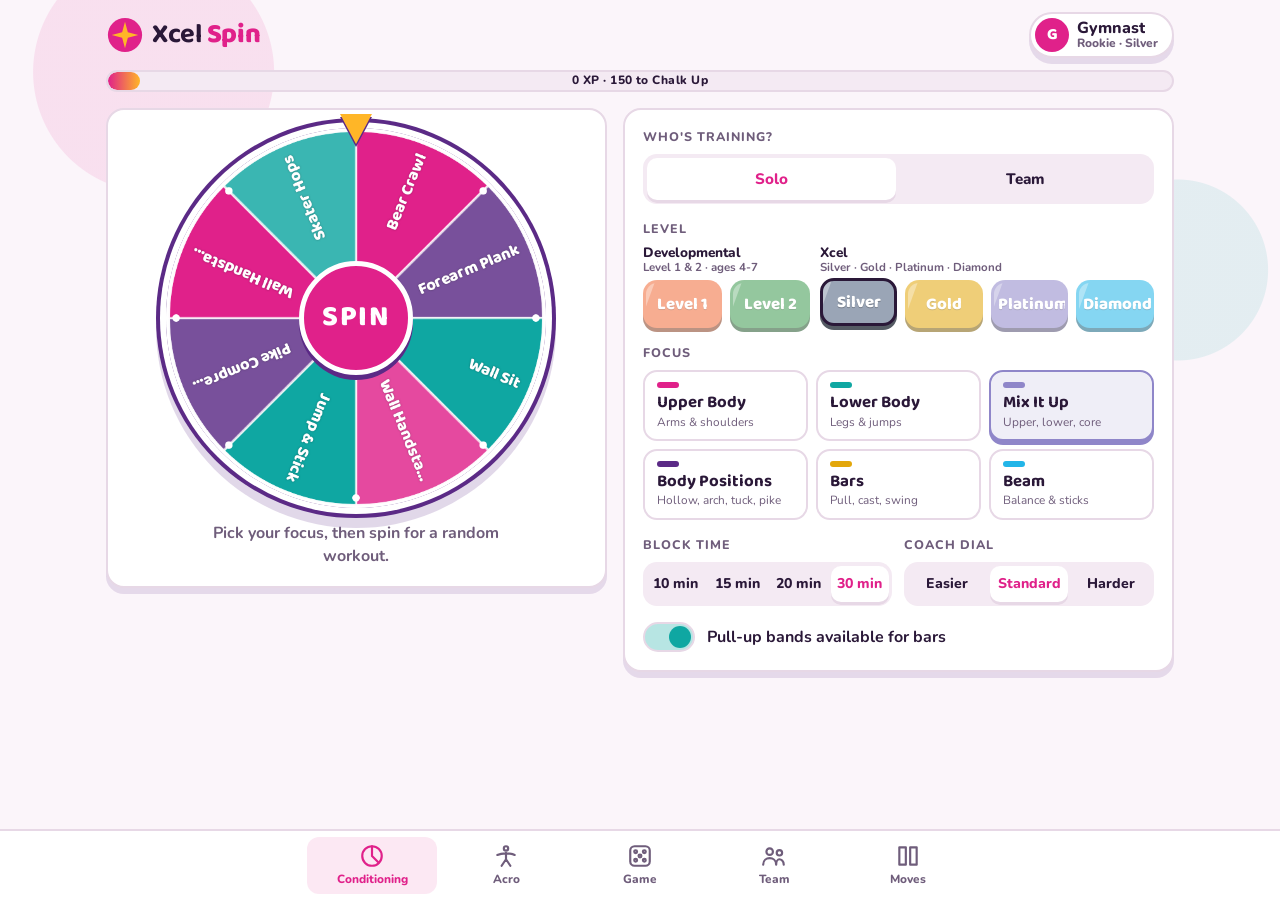
==== index.html @ 93649862 "Add files via upload" ====
<!doctype html>
<html lang="en">
<head>
<meta charset="utf-8">
<meta name="viewport" content="width=device-width, initial-scale=1, viewport-fit=cover">
<title>Xcel Spin</title>
<!-- PWA:START -->
<meta name="description" content="Gamified Xcel gymnastics conditioning randomizer for athletes and coaches.">
<meta name="theme-color" content="#E0218A">
<meta name="apple-mobile-web-app-capable" content="yes">
<meta name="mobile-web-app-capable" content="yes">
<meta name="apple-mobile-web-app-status-bar-style" content="default">
<meta name="apple-mobile-web-app-title" content="Xcel Spin">
<link rel="manifest" href="manifest.webmanifest">
<link rel="apple-touch-icon" href="icons/apple-touch-icon.png">
<link rel="icon" type="image/png" href="icons/icon-192.png">
<!-- PWA:END -->
<link rel="preconnect" href="https://fonts.googleapis.com">
<link rel="preconnect" href="https://fonts.gstatic.com" crossorigin>
<link rel="stylesheet" href="https://fonts.googleapis.com/css2?family=Baloo+2:wght@600;700;800&family=Nunito:wght@500;700;800&display=swap">
<link rel="stylesheet" href="css/app.css">

</head>
<body>
<div class="app">
  <header class="top">
    <div class="brand">
      <span class="logo" aria-hidden="true"><svg viewBox="0 0 40 40"><circle cx="20" cy="20" r="18" fill="var(--magenta)"/><path d="M20 6 L23 17 L34 20 L23 23 L20 34 L17 23 L6 20 L17 17Z" fill="var(--sun)"/></svg></span>
      <span class="brand-name">Xcel <b>Spin</b></span>
    </div>
    <button class="athlete-pill" id="athletePill" type="button" aria-label="Switch athlete">
      <span class="avatar" id="pillAvatar"></span>
      <span class="pill-text"><span id="pillName">Gymnast</span><small id="pillRank">Rookie</small></span>
    </button>
  </header>

  <div class="xpbar" aria-label="Experience points"><div class="xpfill" id="xpFill"></div><span id="xpText">0 XP</span></div>

  <main id="views">
    <!-- SPIN (conditioning) -->
    <section class="view" id="view-spin" data-view="spin">
      <div class="setup-grid">
        <div class="panel wheel-panel">
          <div class="wheel-wrap">
            <div class="pointer" aria-hidden="true"></div>
            <canvas class="wheel" id="wheelSpin" width="600" height="600" aria-hidden="true"></canvas>
            <button class="spin-btn" id="spinBtn" type="button">SPIN</button>
          </div>
          <p class="hint" id="spinHint">Pick your focus, then spin for a random workout.</p>
        </div>

        <div class="panel controls">
          <div class="field">
            <span class="label">Who's training?</span>
            <div class="seg" role="radiogroup" id="modeSeg">
              <button type="button" data-mode="solo" class="on">Solo</button>
              <button type="button" data-mode="team">Team</button>
            </div>
            <div class="seg small-seg" id="programSeg" hidden>
              <button type="button" data-prog="xcel">Xcel group</button>
              <button type="button" data-prog="dev">Developmental group</button>
            </div>
            <p class="small" id="teamNote" hidden></p>
          </div>

          <div class="field" id="levelField">
            <span class="label">Level</span>
            <div class="level-groups" id="levelPick"></div>
          </div>

          <div class="field">
            <span class="label">Focus</span>
            <div class="focus-grid" id="focusSpin"></div>
          </div>

          <div class="row2">
            <div class="field">
              <span class="label">Block time</span>
              <div class="seg small-seg" id="countSeg"></div>
            </div>
            <div class="field">
              <span class="label">Coach dial</span>
              <div class="seg small-seg" id="scaleSeg"></div>
            </div>
          </div>

          <label class="toggle" for="bandToggle">
            <input type="checkbox" id="bandToggle">
            <span class="track"><span class="knob"></span></span>
            <span>Pull-up bands available for bars</span>
          </label>
          <button type="button" class="btn big phone-spin" data-spin="spin">Spin the wheel</button>
        </div>
      </div>
    </section>

    <!-- ACRO & TUMBLING -->
    <section class="view" id="view-acro" data-view="acro" hidden>
      <div class="setup-grid">
        <div class="panel wheel-panel">
          <div class="wheel-wrap">
            <div class="pointer" aria-hidden="true"></div>
            <canvas class="wheel" id="wheelAcro" width="600" height="600" aria-hidden="true"></canvas>
            <button class="spin-btn alt" id="spinAcroBtn" type="button">SPIN</button>
          </div>
          <p class="hint">Acro and tumbling drills. Partner moves need a buddy and a coach nearby.</p>
        </div>
        <div class="panel controls">
          <div class="field">
            <span class="label">Acro focus</span>
            <div class="focus-grid" id="focusAcro"></div>
          </div>
          <div class="callout">
            <strong>Safety first</strong>
            <p>Moves marked <span class="tag warn">Coach spot</span> are done only with a coach watching, on mats. Skills above an athlete's level are left out automatically.</p>
          </div>
          <p class="small">Uses the same athlete or group, block time and coach dial as the Conditioning tab.</p>
          <button type="button" class="btn big phone-spin" data-spin="acro">Spin the wheel</button>
        </div>
      </div>
    </section>

    <!-- BOARD GAME -->
    <section class="view" id="view-game" data-view="game" hidden>
      <div class="game-setup">
        <div class="panel game-hero">
          <div class="hero-text">
            <p class="eyebrow">Team head-to-head</p>
            <h2>Road to the Podium</h2>
            <p>Split your group into teams. Each turn a team draws a move card, hops along the board, and takes on a Conditioning, Skill or Chance card. Springboards launch you ahead, foam pits sink you back. First team to the podium wins!</p>
            <button type="button" class="btn big" id="gResume" hidden>Resume game</button>
          </div>
          <svg class="hero-board" viewBox="0 0 220 130" aria-hidden="true">
            <path d="M20 110 H200 V70 H20 V30 H190" fill="none" stroke="var(--line)" stroke-width="18" stroke-linecap="round" stroke-linejoin="round"/>
            <g><rect x="12" y="102" width="16" height="16" rx="4" fill="var(--magenta)"/><rect x="52" y="102" width="16" height="16" rx="4" fill="var(--aqua)"/><rect x="92" y="102" width="16" height="16" rx="4" fill="var(--sun)"/><rect x="132" y="102" width="16" height="16" rx="4" fill="var(--magenta)"/><rect x="172" y="102" width="16" height="16" rx="4" fill="var(--aqua)"/>
            <rect x="152" y="62" width="16" height="16" rx="4" fill="var(--sun)"/><rect x="112" y="62" width="16" height="16" rx="4" fill="var(--magenta)"/><rect x="72" y="62" width="16" height="16" rx="4" fill="var(--aqua)"/><rect x="32" y="62" width="16" height="16" rx="4" fill="var(--magenta)"/>
            <rect x="62" y="22" width="16" height="16" rx="4" fill="var(--aqua)"/><rect x="102" y="22" width="16" height="16" rx="4" fill="var(--sun)"/><rect x="142" y="22" width="16" height="16" rx="4" fill="var(--magenta)"/></g>
            <path d="M178 14 h24 v20 h-24z M170 22 h8 v12 h-8z M202 26 h8 v8 h-8z" fill="var(--gold)"/>
            <circle cx="60" cy="110" r="7" fill="var(--plum)" stroke="#fff" stroke-width="2"/><circle cx="140" cy="70" r="7" fill="var(--diamond)" stroke="#fff" stroke-width="2"/>
          </svg>
        </div>
        <div class="setup-grid">
          <div class="panel controls">
            <div class="field"><span class="label">Group</span>
              <div class="seg small-seg" id="gProg"><button type="button" data-v="xcel">Xcel group</button><button type="button" data-v="dev">Developmental group</button></div>
              <p class="small" id="gGroupNote"></p></div>
            <div class="field"><span class="label">Teams</span><div class="seg small-seg" id="gTeamsSeg"></div></div>
            <div class="row2">
              <div class="field"><span class="label">Board</span><div class="seg small-seg" id="gLenSeg"></div></div>
              <div class="field"><span class="label">Game clock</span><div class="seg small-seg" id="gTimeSeg"></div></div>
            </div>
            <div class="field"><span class="label">Pieces</span><div class="seg small-seg" id="gAutoSeg"></div></div>
            <p class="small">Numbers use each athlete's level and the coach dial from the Conditioning tab.</p>
          </div>
          <div class="panel">
            <div class="teams-head"><h2>Teams</h2><button type="button" class="btn ghost small" id="gShuffle">Shuffle fair teams</button></div>
            <p class="small">Teams are split so each one gets a fair mix of levels. Tap an athlete to move them to the next team. Tap a team name to rename it.</p>
            <div class="team-cols" id="gTeams"></div>
            <button type="button" class="btn big wide" id="gStart">Start the game</button>
          </div>
        </div>
      </div>
    </section>

    <!-- TEAM -->
    <section class="view" id="view-team" data-view="team" hidden>
      <div class="team-grid">
        <div class="panel">
          <h2>Roster</h2>
          <form class="add-form" id="addForm" autocomplete="off">
            <input id="newName" type="text" maxlength="400" placeholder="Name, or paste a list: Ava, Mia, Zoe" aria-label="Athlete names" required>
            <select id="newLevel" aria-label="Level"></select>
            <button type="submit" class="btn">Add</button>
          </form>
          <div id="roster"></div>
          <p class="small">Tap a name to train solo. Check the boxes to choose who is in each group (up to 20). Developmental and Xcel athletes always train in separate groups.</p>
        </div>
        <div class="panel">
          <h2>Leaderboard</h2>
          <ol class="board" id="board"></ol>
          <h2 class="mt">Badges <small id="badgeOwner"></small></h2>
          <div class="badges" id="badges"></div>
        </div>
      </div>
    </section>

    <!-- LIBRARY -->
    <section class="view" id="view-library" data-view="library" hidden>
      <div class="panel lib-head">
        <input id="libSearch" type="search" placeholder="Search moves, like hollow or kip" aria-label="Search moves">
        <div class="chips" id="libCats"></div>
        <div class="level-groups" id="libLevel"></div>
      </div>
      <div class="lib-list" id="libList"></div>
    </section>
  </main>

  <nav class="tabs" aria-label="Sections">
    <a href="#spin" data-tab="spin" class="on"><svg viewBox="0 0 24 24"><circle cx="12" cy="12" r="9"/><path d="M12 3v9l6 6"/></svg><span>Conditioning</span></a>
    <a href="#acro" data-tab="acro"><svg viewBox="0 0 24 24"><circle cx="12" cy="5" r="2"/><path d="M4 11c4-2 12-2 16 0M12 9v6l-4 6M12 15l4 6"/></svg><span>Acro</span></a>
    <a href="#game" data-tab="game"><svg viewBox="0 0 24 24"><rect x="3" y="3" width="18" height="18" rx="4"/><circle cx="8" cy="8" r="1.3"/><circle cx="16" cy="16" r="1.3"/><circle cx="12" cy="12" r="1.3"/><circle cx="16" cy="8" r="1.3"/><circle cx="8" cy="16" r="1.3"/></svg><span>Game</span></a>
    <a href="#team" data-tab="team"><svg viewBox="0 0 24 24"><circle cx="8" cy="8" r="3"/><circle cx="17" cy="9" r="2.5"/><path d="M2 20c0-4 3-6 6-6s6 2 6 6M14 20c0-3 1.5-5 3-5s4 1.5 4 5"/></svg><span>Team</span></a>
    <a href="#library" data-tab="library"><svg viewBox="0 0 24 24"><path d="M4 4h6v16H4zM14 4h6v16h-6z"/></svg><span>Moves</span></a>
  </nav>
</div>

<!-- DRAW SHEET -->
<div class="sheet" id="drawSheet" hidden>
  <div class="sheet-card">
    <h2 id="drawTitle">Your draw</h2>
    <p class="small" id="drawSub"></p>
    <ol class="draw-list" id="drawList"></ol>
    <div class="sheet-actions">
      <button class="btn ghost" id="drawAgain" type="button">Spin again</button>
      <button class="btn big" id="drawGo" type="button">Let's go</button>
    </div>
  </div>
</div>

<!-- PLAYER -->
<div class="player" id="player" hidden>
  <div class="player-top">
    <button class="icon-btn" id="quitBtn" type="button" aria-label="End workout">✕</button>
    <div class="ptop-mid"><div class="block-clock" id="blockClock">30:00</div><div class="dots" id="dots"></div></div>
    <button class="icon-btn" id="muteBtn" type="button" aria-label="Sound on">♪</button>
  </div>
  <div class="quit-confirm" id="quitConfirm" hidden>
    <span>End this workout? Finished moves keep their XP.</span>
    <button class="btn small" id="quitYes" type="button">End</button>
    <button class="btn ghost small" id="quitNo" type="button">Keep going</button>
  </div>
  <article class="move-card" id="moveCard">
    <div class="move-meta">
      <span class="cat-tag" id="pCat"></span>
      <span class="gold-tag" id="pGolden" hidden>Golden card · 2x XP</span>
    </div>
    <h1 id="pName"></h1>
    <div class="target" id="pTarget"></div>
    <div class="team-checks" id="pTeam" hidden></div>
    <div class="timer" id="pTimer" hidden>
      <svg viewBox="0 0 120 120"><circle class="ring-bg" cx="60" cy="60" r="52"/><circle class="ring" id="ring" cx="60" cy="60" r="52"/></svg>
      <button type="button" id="timerBtn" class="timer-btn">Start</button>
    </div>
    <div class="how">
      <div class="kid-note" id="pKid" hidden><h3>Say it to little gymnasts</h3><p id="pKidText"></p></div>
      <h3>How to do it</h3>
      <p id="pHow"></p>
      <h3>Coach cue</h3>
      <p id="pCue"></p>
      <div class="band-note" id="pBand" hidden><strong>Band option</strong><p id="pBandText"></p></div>
      <div class="safety-note" id="pSafety" hidden>Coach spot required. Use mats.</div>
    </div>
  </article>
  <div class="player-actions">
    <button class="btn ghost" id="swapBtn" type="button">Swap <span id="swapLeft"></span></button>
    <button class="btn big done" id="doneBtn" type="button">Done!</button>
  </div>
</div>

<!-- FINISH -->
<div class="sheet" id="finishSheet" hidden>
  <canvas id="confetti" aria-hidden="true"></canvas>
  <div class="sheet-card finish">
    <p class="eyebrow">Workout complete</p>
    <h2 id="finishTitle">You stuck it!</h2>
    <div class="finish-xp" id="finishXp"></div>
    <div class="finish-list" id="finishList"></div>
    <div class="sheet-actions">
      <button class="btn big" id="finishOk" type="button">Back to spin</button>
    </div>
  </div>
</div>

<!-- ATHLETE PICKER -->
<div class="sheet" id="pickSheet" hidden>
  <div class="sheet-card">
    <h2>Who's training?</h2>
    <ul class="roster pick" id="pickList"></ul>
    <div class="sheet-actions"><button class="btn ghost" id="pickClose" type="button">Close</button></div>
  </div>
</div>

<!-- BOARD GAME PLAY -->
<div class="game" id="game" hidden>
  <div class="game-top">
    <button class="icon-btn" id="gQuit" type="button" aria-label="Pause or end game">✕</button>
    <div class="game-title"><b>Road to the Podium</b><span id="gClock"></span></div>
    <button class="icon-btn" id="gMute" type="button" aria-label="Sound">♪</button>
  </div>
  <div class="quit-confirm" id="gQuitConfirm" hidden>
    <span>Pause or end the game?</span>
    <button class="btn ghost small" id="gPause" type="button">Save & exit</button>
    <button class="btn small" id="gEnd" type="button">End & crown winner</button>
    <button class="btn ghost small" id="gKeep" type="button">Keep playing</button>
  </div>
  <div class="game-body">
    <div class="board-wrap"><svg id="gBoard" role="img" aria-label="Game board"></svg></div>
    <div class="game-side">
      <div class="turn-card" id="gTurn"></div>
      <div class="scoreboard" id="gScore"></div>
      <div class="legend">
        <span><i style="background:var(--magenta)"></i>Conditioning</span>
        <span><i style="background:var(--aqua)"></i>Skill</span>
        <span><i style="background:var(--sun)"></i>Chance</span>
        <span><i class="spring"></i>Springboard</span>
        <span><i class="pit"></i>Foam pit</span>
      </div>
    </div>
  </div>
</div>
<div class="sheet" id="gCardSheet" hidden><div class="sheet-card game-card" id="gCard"></div></div>
<div class="sheet" id="gOverSheet" hidden>
  <canvas id="gConfetti" aria-hidden="true"></canvas>
  <div class="sheet-card finish" id="gOver"></div>
</div>

<div class="toast" id="toast" role="status" aria-live="polite"></div>

<script src="js/data.js"></script>
<script src="js/app.js"></script>
<script src="js/game.js"></script>
</body>
</html>
---- css/app.css ----
/* Layout: one-screen app; wheel + controls side by side on iPad, stacked on phone; bottom tab bar. */
:root{
  --chalk:#FBF5FA; --surface:#FFFFFF; --surface2:#F4EAF3; --ink:#2A1838; --muted:#6F5D7B; --line:#E7D8E6;
  --magenta:#E0218A; --magenta-ink:#FFFFFF; --aqua:#0FA7A2; --sun:#FFB627; --plum:#5B2A86; --danger:#D7263D;
  --level1:#F26B38; --level2:#3E9B4F; --silver:#9AA5B6; --gold:#E3A70B; --platinum:#8F86C9; --diamond:#22B5E8;
  --shadow:0 6px 0 rgba(91,42,134,.14);
  --f-display:"Baloo 2","Trebuchet MS",system-ui,sans-serif;
  --f-body:"Nunito",system-ui,-apple-system,"Segoe UI",sans-serif;
  --r:18px;
}
@media (prefers-color-scheme: dark){ :root:not([data-theme="light"]){
  --chalk:#170E20; --surface:#241632; --surface2:#2F1F40; --ink:#F7EEF9; --muted:#BFAACB; --line:#3D2A50;
  --magenta:#FF4FA8; --magenta-ink:#2A0A1C; --aqua:#3ED6CF; --sun:#FFC34D; --plum:#C9A3F0; --danger:#FF6B7D;
  --level1:#FF8A5C; --level2:#5CC26F; --silver:#B9C2D0; --gold:#F5C230; --platinum:#B3A9EC; --diamond:#5ACBF2;
  --shadow:0 6px 0 rgba(0,0,0,.35); color-scheme:dark; } }
:root[data-theme="dark"]{
  --chalk:#170E20; --surface:#241632; --surface2:#2F1F40; --ink:#F7EEF9; --muted:#BFAACB; --line:#3D2A50;
  --magenta:#FF4FA8; --magenta-ink:#2A0A1C; --aqua:#3ED6CF; --sun:#FFC34D; --plum:#C9A3F0; --danger:#FF6B7D;
  --level1:#FF8A5C; --level2:#5CC26F; --silver:#B9C2D0; --gold:#F5C230; --platinum:#B3A9EC; --diamond:#5ACBF2;
  --shadow:0 6px 0 rgba(0,0,0,.35); color-scheme:dark; }

*{box-sizing:border-box}
[hidden]{display:none!important}
html,body{height:100%}
body{margin:0;background:var(--chalk);color:var(--ink);font-family:var(--f-body);font-size:16px;line-height:1.45;
  -webkit-tap-highlight-color:transparent;
  background-image:radial-gradient(circle at 12% 8%, color-mix(in srgb,var(--magenta) 10%,transparent) 0 120px,transparent 121px),
                   radial-gradient(circle at 92% 30%, color-mix(in srgb,var(--aqua) 10%,transparent) 0 90px,transparent 91px);
  background-attachment:fixed;}
button,input,select{font:inherit;color:inherit}
button{cursor:pointer}
:focus-visible{outline:3px solid var(--aqua);outline-offset:2px}
h1,h2,h3{font-family:var(--f-display);line-height:1.1;margin:0;text-wrap:balance}
h2{font-size:1.45rem}
h2 small{font-family:var(--f-body);font-size:.85rem;color:var(--muted);font-weight:700}
.mt{margin-top:22px}
.small{font-size:.88rem;color:var(--muted);margin:6px 0 0}

.app{max-width:1100px;margin:0 auto;padding-left:max(16px,env(safe-area-inset-left,0px));padding-right:max(16px,env(safe-area-inset-right,0px));padding-block:12px calc(96px + env(safe-area-inset-bottom,0px))}

/* header */
.top{display:flex;align-items:center;justify-content:space-between;gap:12px}
.brand{display:flex;align-items:center;gap:8px}
.logo svg{width:38px;height:38px;display:block}
.brand-name{font-family:var(--f-display);font-size:1.7rem;font-weight:700;letter-spacing:-.01em}
.brand-name b{color:var(--magenta);font-weight:800}
.athlete-pill{display:flex;align-items:center;gap:8px;background:var(--surface);border:2px solid var(--line);border-radius:999px;padding:4px 14px 4px 4px;box-shadow:var(--shadow);min-width:0}
.pill-text{display:flex;flex-direction:column;align-items:flex-start;line-height:1.1;font-weight:800;min-width:0}
.pill-text span{max-width:120px;overflow:hidden;text-overflow:ellipsis;white-space:nowrap}
.pill-text small{color:var(--muted);font-size:.75rem}
.avatar{width:34px;height:34px;border-radius:50%;display:grid;place-items:center;font-family:var(--f-display);font-weight:800;color:#fff;flex:none;font-size:1rem}

.xpbar{position:relative;height:22px;background:var(--surface2);border-radius:999px;margin:12px 0 16px;overflow:hidden;border:2px solid var(--line)}
.xpfill{height:100%;width:0;background:linear-gradient(90deg,var(--magenta),var(--sun));border-radius:999px;transition:width .6s cubic-bezier(.2,.9,.3,1.2)}
.xpbar span{position:absolute;inset:0;display:grid;place-items:center;font-size:.75rem;font-weight:800;letter-spacing:.04em}

/* panels */
.panel{background:var(--surface);border:2px solid var(--line);border-radius:var(--r);padding:18px;box-shadow:var(--shadow);min-width:0}
.setup-grid{display:grid;grid-template-columns:minmax(0,1fr) minmax(0,1.1fr);gap:16px;align-items:start}
.team-grid{display:grid;grid-template-columns:1fr 1fr;gap:16px;align-items:start}
@media (max-width:760px){.setup-grid,.team-grid{grid-template-columns:1fr}}

/* wheel */
.wheel-panel{display:flex;flex-direction:column;align-items:center;gap:10px}
.wheel-wrap{position:relative;width:min(100%,380px);aspect-ratio:1;max-width:100%}
.wheel{width:100%;height:100%;display:block;border-radius:50%;box-shadow:0 0 0 6px var(--surface),0 0 0 10px var(--plum),0 10px 0 10px rgba(91,42,134,.18);transition:transform 3.2s cubic-bezier(.12,.75,.12,1)}
.pointer{position:absolute;top:-14px;left:50%;transform:translateX(-50%);width:0;height:0;border-left:16px solid transparent;border-right:16px solid transparent;border-top:30px solid var(--sun);z-index:2;filter:drop-shadow(0 3px 0 var(--plum))}
.spin-btn{position:absolute;inset:0;margin:auto;width:30%;height:30%;border-radius:50%;border:5px solid var(--surface);background:var(--magenta);color:var(--magenta-ink);font-family:var(--f-display);font-size:clamp(1.1rem,4.5vw,1.8rem);font-weight:800;letter-spacing:.06em;box-shadow:0 5px 0 var(--plum);transition:transform .12s}
.spin-btn.alt{background:var(--aqua)}
.spin-btn:active{transform:translateY(3px);box-shadow:0 2px 0 var(--plum)}
.spin-btn:disabled{opacity:.8}
.hint{text-align:center;color:var(--muted);font-weight:700;margin:4px 0 0;max-width:34ch}

/* controls */
.controls{display:flex;flex-direction:column;gap:16px}
.field{display:flex;flex-direction:column;gap:8px;min-width:0}
.label{font-size:.78rem;font-weight:800;text-transform:uppercase;letter-spacing:.08em;color:var(--muted)}
.row2{display:grid;grid-template-columns:1fr 1fr;gap:12px}
@media (max-width:420px){.row2{grid-template-columns:1fr}}
.seg{display:flex;background:var(--surface2);border-radius:14px;padding:4px;gap:4px}
.seg button{flex:1;border:0;background:transparent;padding:10px 6px;border-radius:10px;font-weight:800;font-size:.95rem}
.seg button.on{background:var(--surface);box-shadow:0 3px 0 var(--line);color:var(--magenta)}
.small-seg button{padding:8px 4px;font-size:.88rem}

.levels{display:grid;grid-template-columns:repeat(4,1fr);gap:8px}
.lvl{border:3px solid transparent;border-radius:14px;padding:10px 4px 8px;font-family:var(--f-display);font-weight:800;font-size:1.05rem;color:#fff;background:var(--c);box-shadow:0 4px 0 color-mix(in srgb,var(--c) 55%,#000);position:relative;overflow:hidden;text-shadow:0 1px 0 rgba(0,0,0,.25)}
.lvl::after{content:"";position:absolute;top:-30%;left:-40%;width:40%;height:160%;background:rgba(255,255,255,.35);transform:rotate(20deg)}
.lvl.on{border-color:var(--ink);transform:translateY(-2px)}
.lvl:not(.on){opacity:.55}
.levels.compact .lvl{padding:6px 2px;font-size:.9rem}
@media (max-width:480px){.lvl{font-size:.82rem;padding:9px 2px 7px;letter-spacing:-.01em}.levels{gap:6px}}
.lv-level1{--c:var(--level1)} .lv-level2{--c:var(--level2)} .lv-silver{--c:var(--silver)} .lv-gold{--c:var(--gold)} .lv-platinum{--c:var(--platinum)} .lv-diamond{--c:var(--diamond)}

.focus-grid{display:grid;grid-template-columns:repeat(3,1fr);gap:8px}
@media (max-width:420px){.focus-grid{grid-template-columns:repeat(2,1fr)}}
.focus{display:flex;flex-direction:column;align-items:flex-start;gap:2px;text-align:left;border:2px solid var(--line);background:var(--surface);border-radius:14px;padding:10px 12px;min-width:0}
.focus b{font-family:var(--f-display);font-size:1.05rem;line-height:1.1}
.focus small{font-size:.74rem;color:var(--muted);line-height:1.2}
.focus i{display:block;width:22px;height:6px;border-radius:3px;background:var(--fc);margin-bottom:4px}
.focus.on{border-color:var(--fc);background:color-mix(in srgb,var(--fc) 14%,var(--surface));box-shadow:0 4px 0 var(--fc)}

.toggle{display:flex;align-items:center;gap:12px;font-weight:700;cursor:pointer}
.toggle input{position:absolute;opacity:0;pointer-events:none}
.track{width:52px;height:30px;border-radius:999px;background:var(--surface2);border:2px solid var(--line);position:relative;flex:none;transition:background .2s}
.knob{position:absolute;top:2px;left:2px;width:22px;height:22px;border-radius:50%;background:var(--muted);transition:transform .2s,background .2s}
.toggle input:checked+.track{background:color-mix(in srgb,var(--aqua) 30%,var(--surface))}
.toggle input:checked+.track .knob{transform:translateX(22px);background:var(--aqua)}
.toggle input:focus-visible+.track{outline:3px solid var(--aqua);outline-offset:2px}

.callout{background:color-mix(in srgb,var(--sun) 16%,var(--surface));border:2px dashed var(--sun);border-radius:14px;padding:12px 14px}
.callout p{margin:4px 0 0;font-size:.92rem}
.tag{display:inline-block;font-size:.72rem;font-weight:800;padding:2px 8px;border-radius:999px;background:var(--surface2);color:var(--muted);text-transform:uppercase;letter-spacing:.04em;white-space:nowrap}
.tag.warn{background:var(--danger);color:#fff}
.tag.band{background:var(--aqua);color:#fff}
.tag.pair{background:var(--plum);color:var(--surface)}

/* buttons */
.btn{border:0;border-radius:14px;padding:12px 18px;background:var(--magenta);color:var(--magenta-ink);font-weight:800;box-shadow:0 4px 0 var(--plum);font-size:1rem}
.btn:active{transform:translateY(2px);box-shadow:0 2px 0 var(--plum)}
.btn.ghost{background:var(--surface2);color:var(--ink);box-shadow:0 4px 0 var(--line)}
.btn.big{font-family:var(--f-display);font-size:1.3rem;padding:12px 26px}
.btn.small{padding:7px 12px;font-size:.88rem}
.btn:disabled{opacity:.45;cursor:not-allowed}

/* tabs */
.tabs{position:fixed;left:0;right:0;bottom:0;z-index:20;display:flex;justify-content:center;gap:4px;background:var(--surface);border-top:2px solid var(--line);
  padding:6px max(10px,env(safe-area-inset-right,0px)) calc(6px + env(safe-area-inset-bottom,0px)) max(10px,env(safe-area-inset-left,0px))}
.tabs a{flex:1;max-width:160px;display:flex;flex-direction:column;align-items:center;gap:2px;padding:6px 4px;border-radius:12px;color:var(--muted);text-decoration:none;font-weight:800;font-size:.74rem}
.tabs svg{width:26px;height:26px;fill:none;stroke:currentColor;stroke-width:2;stroke-linecap:round;stroke-linejoin:round}
.tabs a.on{color:var(--magenta);background:color-mix(in srgb,var(--magenta) 10%,transparent)}

/* team */
.add-form{display:flex;gap:8px;margin:12px 0;flex-wrap:wrap}
.add-form input{flex:1 1 140px;min-width:0}
.add-form input,.add-form select,.lib-head input{border:2px solid var(--line);background:var(--chalk);border-radius:12px;padding:10px 12px;font-weight:700}
.roster{list-style:none;margin:0;padding:0;display:flex;flex-direction:column;gap:8px}
.roster li{display:flex;align-items:center;gap:10px;padding:8px 10px;border:2px solid var(--line);border-radius:14px;background:var(--surface)}
.roster li.active{border-color:var(--magenta);background:color-mix(in srgb,var(--magenta) 8%,var(--surface))}
.roster .who{flex:1;min-width:0;background:none;border:0;text-align:left;padding:0;display:flex;align-items:center;gap:10px}
.roster .who span{display:flex;flex-direction:column;min-width:0}
.roster .who b{overflow:hidden;text-overflow:ellipsis;white-space:nowrap}
.roster .who small{color:var(--muted);font-weight:700}
.roster input[type=checkbox]{width:22px;height:22px;accent-color:var(--magenta)}
.roster select{border:2px solid var(--line);background:var(--chalk);border-radius:10px;padding:4px;font-weight:700;font-size:.85rem}
.rm{border:0;background:transparent;color:var(--muted);font-size:1.1rem;padding:4px 6px;border-radius:8px}
.rm.confirm{background:var(--danger);color:#fff;font-size:.78rem;font-weight:800}
.board{list-style:none;margin:12px 0 0;padding:0;display:flex;flex-direction:column;gap:6px;counter-reset:b}
.board li{display:flex;align-items:center;gap:10px;padding:8px 10px;border-radius:12px;background:var(--surface2);counter-increment:b}
.board .nm{flex:1;font-weight:800;min-width:0;overflow:hidden;text-overflow:ellipsis;white-space:nowrap}
.board .xp{font-variant-numeric:tabular-nums;font-weight:800;color:var(--magenta)}
.badges{display:grid;grid-template-columns:repeat(auto-fill,minmax(130px,1fr));gap:8px;margin-top:10px}
.badge{display:flex;gap:8px;align-items:center;padding:8px;border-radius:12px;border:2px dashed var(--line);opacity:.5}
.badge.got{opacity:1;border-style:solid;border-color:var(--sun);background:color-mix(in srgb,var(--sun) 12%,var(--surface))}
.badge .medal{width:30px;height:30px;flex:none}
.badge b{display:block;font-size:.85rem;line-height:1.1}
.badge small{font-size:.7rem;color:var(--muted);line-height:1.15;display:block}

/* library */
.lib-head{display:flex;flex-direction:column;gap:10px;margin-bottom:14px}
.chips{display:flex;gap:6px;flex-wrap:wrap}
.chip{border:2px solid var(--line);background:var(--surface);border-radius:999px;padding:5px 12px;font-weight:800;font-size:.85rem}
.chip.on{background:var(--ink);color:var(--surface);border-color:var(--ink)}
.lib-list{display:grid;grid-template-columns:repeat(auto-fill,minmax(280px,1fr));gap:12px}
.lib-item{background:var(--surface);border:2px solid var(--line);border-radius:16px;padding:14px;display:flex;flex-direction:column;gap:6px;min-width:0;border-top:6px solid var(--fc)}
.lib-item h3{font-size:1.15rem}
.lib-item .num{font-family:var(--f-display);font-size:1.25rem;font-weight:800;color:var(--magenta)}
.lib-item p{margin:0;font-size:.92rem}
.lib-item .cue{color:var(--muted);font-size:.86rem}
.lib-item .tags{display:flex;gap:6px;flex-wrap:wrap}
.empty{color:var(--muted);font-weight:700;padding:20px;text-align:center}

/* sheets */
.sheet{position:fixed;inset:0;z-index:40;background:rgba(23,14,32,.55);display:flex;align-items:flex-end;justify-content:center;padding:max(12px,env(safe-area-inset-top,0px)) max(12px,env(safe-area-inset-right,0px)) max(12px,env(safe-area-inset-bottom,0px)) max(12px,env(safe-area-inset-left,0px))}
@media (min-width:700px){.sheet{align-items:center}}
.sheet-card{position:relative;z-index:1;background:var(--surface);border-radius:24px;padding:22px;width:min(560px,100%);max-height:100%;overflow:auto;box-shadow:0 10px 0 var(--plum);animation:pop .35s cubic-bezier(.2,.9,.3,1.3)}
@keyframes pop{from{transform:translateY(30px) scale(.96);opacity:.4}}
.sheet-actions{display:flex;gap:10px;justify-content:flex-end;margin-top:16px;flex-wrap:wrap}
.draw-list{list-style:none;padding:0;margin:14px 0 0;display:flex;flex-direction:column;gap:8px}
.draw-list li{display:flex;align-items:center;gap:10px;padding:10px 12px;border-radius:14px;background:var(--surface2);border-left:6px solid var(--fc);animation:deal .4s both}
.draw-list li.golden{background:color-mix(in srgb,var(--sun) 25%,var(--surface));}
.draw-list .n{font-family:var(--f-display);font-weight:800;color:var(--muted);width:22px}
.draw-list .t{flex:1;min-width:0}
.draw-list .t b{display:block;line-height:1.15}
.draw-list .t small{color:var(--muted);font-weight:700}
.draw-list .q{font-family:var(--f-display);font-weight:800;color:var(--magenta);white-space:nowrap;font-variant-numeric:tabular-nums}
@keyframes deal{from{opacity:0;transform:translateX(-24px) rotate(-3deg)}}

/* player */
.player{position:fixed;inset:0;z-index:30;background:var(--chalk);display:flex;flex-direction:column;
  padding:calc(10px + env(safe-area-inset-top,0px)) max(16px,env(safe-area-inset-right,0px)) calc(14px + env(safe-area-inset-bottom,0px)) max(16px,env(safe-area-inset-left,0px))}
.player-top{display:flex;align-items:center;gap:10px;max-width:760px;width:100%;margin:0 auto}
.icon-btn{width:44px;height:44px;border-radius:50%;border:2px solid var(--line);background:var(--surface);font-size:1.1rem;font-weight:800;flex:none}
.icon-btn.off{opacity:.45}
.dots{flex:1;display:flex;gap:5px;justify-content:center;flex-wrap:wrap}
.dots i{width:12px;height:12px;border-radius:50%;background:var(--line)}
.dots i.done{background:var(--aqua)} .dots i.now{background:var(--magenta);transform:scale(1.3)} .dots i.gold{box-shadow:0 0 0 2px var(--sun)}
.quit-confirm{max-width:760px;margin:10px auto 0;width:100%;display:flex;gap:8px;align-items:center;flex-wrap:wrap;background:var(--surface);border:2px solid var(--danger);border-radius:14px;padding:10px 12px;font-weight:700}
.quit-confirm span{flex:1 1 200px}
.move-card{flex:1;overflow:auto;max-width:760px;width:100%;margin:12px auto;background:var(--surface);border:2px solid var(--line);border-radius:24px;padding:20px;box-shadow:var(--shadow);border-top:10px solid var(--fc,var(--magenta));display:flex;flex-direction:column;gap:12px}
.move-card.golden{border-color:var(--sun);border-top-color:var(--sun);background:linear-gradient(160deg,color-mix(in srgb,var(--sun) 18%,var(--surface)),var(--surface) 45%)}
.move-card.enter{animation:flip .45s cubic-bezier(.2,.9,.3,1.2)}
@keyframes flip{from{transform:perspective(800px) rotateY(-70deg);opacity:0}}
.move-meta{display:flex;gap:8px;flex-wrap:wrap;align-items:center}
.cat-tag{background:var(--fc);color:#fff;font-weight:800;font-size:.78rem;padding:4px 10px;border-radius:999px;text-transform:uppercase;letter-spacing:.06em}
.gold-tag{background:var(--sun);color:#3a2500;font-weight:800;font-size:.78rem;padding:4px 10px;border-radius:999px}
.move-card h1{font-size:clamp(2rem,7vw,3.2rem);letter-spacing:-.01em}
.target{display:flex;align-items:baseline;gap:10px;flex-wrap:wrap}
.target .big{font-family:var(--f-display);font-weight:800;font-size:clamp(3rem,13vw,5rem);line-height:.9;color:var(--magenta);font-variant-numeric:tabular-nums}
.target .unit{font-weight:800;font-size:1.1rem;color:var(--muted)}
.target .lvl-chip{font-size:.8rem;font-weight:800;color:#fff;background:var(--c);padding:3px 10px;border-radius:999px}
.team-checks{display:grid;grid-template-columns:repeat(auto-fill,minmax(150px,1fr));gap:8px}
.tcheck{display:flex;align-items:center;gap:8px;padding:8px 10px;border:2px solid var(--line);border-radius:14px;background:var(--surface);text-align:left;min-width:0}
.tcheck .avatar{width:30px;height:30px;font-size:.9rem}
.tcheck span{display:flex;flex-direction:column;line-height:1.15;min-width:0}
.tcheck b{overflow:hidden;text-overflow:ellipsis;white-space:nowrap}
.tcheck small{font-weight:800;color:var(--magenta);font-variant-numeric:tabular-nums}
.tcheck.on{border-color:var(--aqua);background:color-mix(in srgb,var(--aqua) 16%,var(--surface))}
.tcheck.on .avatar::after{content:"✓"}
.tcheck.on .avatar{font-size:0}.tcheck.on .avatar::after{font-size:1rem}
.timer{position:relative;width:150px;height:150px;align-self:center}
.timer svg{width:100%;height:100%;transform:rotate(-90deg)}
.ring-bg{fill:none;stroke:var(--surface2);stroke-width:12}
.ring{fill:none;stroke:var(--aqua);stroke-width:12;stroke-linecap:round;stroke-dasharray:326.7;stroke-dashoffset:0;transition:stroke-dashoffset .25s linear}
.timer-btn{position:absolute;inset:18px;border-radius:50%;border:0;background:transparent;font-family:var(--f-display);font-weight:800;font-size:1.8rem;font-variant-numeric:tabular-nums}
.how h3{font-size:.8rem;font-family:var(--f-body);font-weight:800;text-transform:uppercase;letter-spacing:.08em;color:var(--muted);margin-top:8px}
.how p{margin:4px 0 0;font-size:1.08rem;max-width:62ch}
.band-note{margin-top:12px;background:color-mix(in srgb,var(--aqua) 14%,var(--surface));border:2px solid var(--aqua);border-radius:14px;padding:10px 12px}
.band-note p{margin:2px 0 0;font-size:.98rem}
.safety-note{margin-top:12px;background:var(--danger);color:#fff;border-radius:14px;padding:10px 12px;font-weight:800}
.player-actions{display:flex;gap:10px;max-width:760px;width:100%;margin:0 auto}
.player-actions .done{flex:1;background:var(--aqua);color:#fff;box-shadow:0 5px 0 color-mix(in srgb,var(--aqua) 50%,#000)}

/* finish */
#confetti{position:fixed;inset:0;width:100%;height:100%;pointer-events:none;z-index:0}
.finish{text-align:center}
.eyebrow{text-transform:uppercase;letter-spacing:.12em;font-weight:800;font-size:.8rem;color:var(--aqua);margin:0}
.finish h2{font-size:2.2rem;margin-top:4px}
.finish-xp{font-family:var(--f-display);font-size:3rem;font-weight:800;color:var(--magenta);line-height:1;margin:12px 0}
.finish-list{display:flex;flex-direction:column;gap:6px;text-align:left}
.finish-list div{padding:8px 12px;background:var(--surface2);border-radius:12px;font-weight:700}
.finish-list .newbadge{background:color-mix(in srgb,var(--sun) 25%,var(--surface))}
.finish .sheet-actions{justify-content:center}

.toast{position:fixed;left:50%;bottom:calc(92px + env(safe-area-inset-bottom,0px));transform:translate(-50%,20px);background:var(--ink);color:var(--surface);padding:10px 18px;border-radius:999px;font-weight:800;opacity:0;pointer-events:none;transition:.25s;z-index:60;max-width:calc(100% - 32px);text-align:center}
.toast.show{opacity:1;transform:translate(-50%,0)}

@media (prefers-reduced-motion: reduce){*,*::before,*::after{animation-duration:.01ms!important;transition-duration:.01ms!important}}

.phone-spin{display:none;width:100%}
@media (max-width:760px){.phone-spin{display:block}}

/* ---- v2: developmental levels, groups, block clock ---- */
.level-groups{display:grid;grid-template-columns:minmax(0,1fr) minmax(0,2fr);gap:10px}
.lvl-group{display:flex;flex-direction:column;gap:6px;min-width:0}
.lvl-prog{font-weight:800;font-size:.85rem;line-height:1.1}
.lvl-prog small{display:block;color:var(--muted);font-size:.72rem;font-weight:700}
.levels.dev{grid-template-columns:repeat(2,1fr)}
.levels.xcel{grid-template-columns:repeat(4,1fr)}
@media (max-width:480px){.level-groups{grid-template-columns:1fr}}
.lib-head .level-groups .lvl{padding:6px 2px;font-size:.88rem}
.lvl-chip{display:inline-block;font-size:.74rem;font-weight:800;color:#fff;background:var(--c);padding:2px 9px;border-radius:999px;white-space:nowrap;text-shadow:0 1px 0 rgba(0,0,0,.2)}
.target .lvl-chip{font-size:.8rem;padding:3px 10px}
.roster-group+.roster-group{margin-top:16px}
.rg-head{display:flex;align-items:center;gap:6px;flex-wrap:wrap;margin-bottom:8px}
.rg-head>span:first-child{flex:1 1 160px;min-width:0}
.rg-head small{color:var(--muted);font-weight:700;font-size:.78rem}
.rg-count{font-size:.78rem;font-weight:800;color:var(--aqua);font-variant-numeric:tabular-nums}
.rg-count.over{color:var(--danger)}
.roster .empty-row{color:var(--muted);font-weight:700;font-size:.9rem;justify-content:center;border-style:dashed}
.board .board-head{background:none;padding:6px 2px 0;font-weight:800;font-size:.78rem;text-transform:uppercase;letter-spacing:.08em;color:var(--muted)}
.board .place{font-family:var(--f-display);font-weight:800;width:24px;text-align:center;color:var(--muted);font-size:1.15rem;font-variant-numeric:tabular-nums}
.board .avatar{width:28px;height:28px;font-size:.8rem}
.ptop-mid{flex:1;display:flex;flex-direction:column;align-items:center;gap:6px;min-width:0}
.block-clock{font-family:var(--f-display);font-weight:800;font-size:1.15rem;font-variant-numeric:tabular-nums;background:var(--surface);border:2px solid var(--line);border-radius:999px;padding:2px 14px;line-height:1.4}
.block-clock.low{border-color:var(--sun);background:color-mix(in srgb,var(--sun) 20%,var(--surface))}
.block-clock.over{border-color:var(--danger);color:var(--danger)}
.dots{flex:none;max-width:100%}
.dots i{width:10px;height:10px}
.level-targets{display:flex;gap:8px;flex-wrap:wrap}
.lt{display:flex;flex-direction:column;align-items:center;min-width:76px;padding:6px 10px 8px;border-radius:14px;background:color-mix(in srgb,var(--c) 18%,var(--surface));border:2px solid var(--c)}
.lt span{font-size:.75rem;font-weight:800;text-transform:uppercase;letter-spacing:.05em}
.lt b{font-family:var(--f-display);font-size:2.4rem;line-height:1;color:var(--ink);font-variant-numeric:tabular-nums}
.lt small{font-weight:800;color:var(--muted);font-size:.75rem}
.team-checks{display:flex;flex-direction:column;gap:10px}
.team-hint{margin:0;font-weight:700;color:var(--muted);font-size:.92rem}
.tgroup{display:flex;flex-direction:column;gap:6px}
.tg-label{align-self:flex-start;font-size:.8rem;font-weight:800;color:#fff;background:var(--c);padding:3px 10px;border-radius:999px;text-shadow:0 1px 0 rgba(0,0,0,.2)}
.tg-names{display:flex;flex-wrap:wrap;gap:6px}
.tg-names .tcheck{padding:4px 10px 4px 4px;border-radius:999px;gap:6px;max-width:100%}
.tg-names .tcheck .avatar{width:26px;height:26px;font-size:.75rem}
.tg-names .tcheck b{font-size:.9rem;max-width:12ch}
.tcheck:not(.on){opacity:.55;text-decoration:line-through}
.kid-note{background:color-mix(in srgb,var(--level1) 14%,var(--surface));border:2px solid var(--level1);border-radius:14px;padding:8px 12px;margin-bottom:6px}
.kid-note h3{margin-top:0;color:var(--level1)}
.kid-note p{font-weight:700}
.lib-item.off{opacity:.55}
.lib-item .kid{font-weight:700;background:color-mix(in srgb,var(--level1) 12%,var(--surface));border-radius:10px;padding:6px 8px}
.finish-list .finish-sum{background:none;text-align:center;color:var(--muted);padding:0 0 4px}
.draw-list.multi li{flex-wrap:wrap}
.draw-list.multi .t{flex:1 1 60%}
.draw-list.multi .q{flex:1 1 100%;padding-left:32px;font-size:.92rem;white-space:normal}
.fx-grid{display:flex;flex-wrap:wrap;gap:6px;max-height:40vh;overflow:auto}
.finish-list .fx{background:var(--surface2);border-radius:999px;padding:4px 10px;font-size:.88rem;font-weight:700;font-variant-numeric:tabular-nums}
.finish-list .fx b{font-weight:800}
.roster .who small{font-size:.78rem}
@media (max-width:480px){.roster li{gap:6px;padding:6px 8px}.roster select{max-width:84px}}

/* ---- Road to the Podium ---- */
.tabs a{max-width:130px}
.game-setup{display:flex;flex-direction:column;gap:16px}
.game-hero{display:grid;grid-template-columns:minmax(0,1.4fr) minmax(0,1fr);gap:16px;align-items:center;background:linear-gradient(135deg,color-mix(in srgb,var(--sun) 16%,var(--surface)),var(--surface) 60%)}
.game-hero h2{font-size:clamp(1.8rem,6vw,2.6rem);color:var(--plum)}
.game-hero p{margin:6px 0 0;max-width:58ch}
.game-hero .btn{margin-top:12px}
.hero-board{width:100%;max-width:260px;justify-self:center}
@media (max-width:600px){.game-hero{grid-template-columns:1fr}.hero-board{max-width:200px}}
.controls a,.small a{color:var(--magenta);font-weight:800}
.teams-head{display:flex;align-items:center;justify-content:space-between;gap:8px;flex-wrap:wrap}
.team-cols{display:grid;grid-template-columns:repeat(auto-fill,minmax(150px,1fr));gap:10px;margin:12px 0 14px}
.team-col{border:2px solid var(--tc);border-radius:16px;padding:8px;background:color-mix(in srgb,var(--tc) 8%,var(--surface));min-width:0}
.tc-head{display:flex;align-items:center;gap:6px;margin-bottom:6px}
.tc-head svg{width:28px;height:28px;flex:none}
.tc-head input{flex:1;min-width:0;border:0;background:transparent;font-family:var(--f-display);font-weight:800;font-size:1.1rem;padding:2px 4px;border-radius:8px}
.tc-head input:focus{background:var(--surface)}
.tc-head small{font-weight:800;color:var(--muted)}
.tc-names{display:flex;flex-wrap:wrap;gap:5px}
.tc-chip{display:flex;align-items:center;gap:5px;border:2px solid var(--line);background:var(--surface);border-radius:999px;padding:2px 9px 2px 2px;font-weight:700;font-size:.86rem;max-width:100%}
.tc-chip .avatar{width:22px;height:22px;font-size:.62rem}
.tc-chip small{color:var(--muted);font-weight:800}
.btn.wide{width:100%}

.game{position:fixed;inset:0;z-index:30;background:var(--chalk);display:flex;flex-direction:column;overflow:auto;
  padding:calc(8px + env(safe-area-inset-top,0px)) max(12px,env(safe-area-inset-right,0px)) calc(12px + env(safe-area-inset-bottom,0px)) max(12px,env(safe-area-inset-left,0px))}
.game-top{display:flex;align-items:center;gap:10px;max-width:1300px;width:100%;margin:0 auto}
.game-title{flex:1;display:flex;flex-direction:column;align-items:center;line-height:1.1}
.game-title b{font-family:var(--f-display);font-size:1.25rem;color:var(--plum)}
.game-title span{font-weight:800;font-variant-numeric:tabular-nums;color:var(--muted);font-size:.9rem}
.game-title span.low{color:var(--gold)} .game-title span.over{color:var(--danger)}
.game-body{display:grid;grid-template-columns:minmax(0,1.6fr) minmax(260px,1fr);gap:12px;max-width:1300px;width:100%;margin:10px auto 0;align-items:start}
@media (max-width:860px){.game-body{grid-template-columns:1fr}}
.board-wrap{background:var(--surface);border:2px solid var(--line);border-radius:22px;padding:6px;box-shadow:var(--shadow)}
#gBoard{width:100%;height:auto;display:block}
.road-edge{fill:none;stroke:#D9C3A0;stroke-width:70;stroke-linecap:round;stroke-linejoin:round}
.road{fill:none;stroke:#FFF8EA;stroke-width:60;stroke-linecap:round;stroke-linejoin:round}
.road-line{fill:none;stroke:#EADBC2;stroke-width:3;stroke-dasharray:2 12;stroke-linecap:round;stroke-linejoin:round}
.trail{fill:none;stroke-linecap:round;pointer-events:none}
.trail.spring{stroke:#25A866;stroke-width:6;stroke-dasharray:1 13;opacity:.95}
.trail.pit-under{stroke:#FFD9C7;stroke-width:16;opacity:.9}
.trail.pit{stroke:#E8572A;stroke-width:4;stroke-dasharray:10 8;opacity:.9}
.sq{cursor:pointer}
.sq .glow{fill:none;stroke:none}
.sq .num{font:800 15px var(--f-body);fill:#5B2A86;paint-order:stroke;stroke:#FFF8EA;stroke-width:4px}
.sq .q{font:800 26px var(--f-display);fill:#6A4300}
.start-text{font:800 20px var(--f-display);fill:#fff;letter-spacing:.06em}
.finish-text{font:800 13px var(--f-display);fill:#6A4300;letter-spacing:.05em}
.title-text{font:800 30px var(--f-display);fill:#fff;letter-spacing:.08em}
.sign-text{font:800 11.5px var(--f-body);fill:#FFF8EA;letter-spacing:.06em}
.pod-num{font:800 26px var(--f-display);fill:#fff}
.pod-num.sm{font-size:20px}
.sq.target .glow{stroke:var(--tc,#fff);stroke-width:7;animation:glow 0.9s ease-in-out infinite alternate}
@keyframes glow{from{opacity:1}to{opacity:.25}}
.board-wrap{background:transparent;border:0;box-shadow:none;padding:0}
#gBoard{filter:drop-shadow(0 8px 0 rgba(60,20,90,.25))}
.token{transition:transform .28s cubic-bezier(.3,1.5,.5,1);cursor:pointer}
.token circle{stroke:#fff;stroke-width:4;filter:drop-shadow(0 3px 2px rgba(0,0,0,.35))}
.token.current .tk-in{animation:bob 1s ease-in-out infinite alternate}
.token.hopping .tk-in{animation:hopa .3s ease-out}
@keyframes bob{to{transform:translateY(-4px)}}
@keyframes hopa{40%{transform:translateY(-14px) scale(1.15)}}
.game-side{display:flex;flex-direction:column;gap:10px;min-width:0}
.turn-card{background:var(--surface);border:3px solid var(--tc);border-radius:20px;padding:14px;box-shadow:0 6px 0 var(--tc)}
.turn-head{display:flex;align-items:center;gap:4px;flex-wrap:wrap}
.turn-head .team-badge{font-size:1.35rem}
.turn-of{font-weight:800;color:var(--muted)}
.team-badge{display:inline-flex;align-items:center;gap:6px;font-family:var(--f-display);font-weight:800;color:var(--ink);line-height:1.1}
.team-badge svg{width:1.6em;height:1.6em;flex:none}
.draw-btn{margin-top:10px}
.move-draw{margin-top:10px;background:var(--pc);color:#fff;border-radius:16px;padding:14px;text-align:center;animation:flip .5s cubic-bezier(.2,.9,.3,1.2);border:4px solid #fff;box-shadow:0 0 0 3px var(--pc)}
.move-draw b{display:block;font-family:var(--f-display);font-size:1.6rem;line-height:1}
.move-draw span{font-weight:800;font-size:1.05rem}
.move-hint{font-weight:800;text-align:center;margin:8px 0 0;color:var(--muted)}
.scoreboard{background:var(--surface);border:2px solid var(--line);border-radius:18px;padding:10px;display:flex;flex-direction:column;gap:6px}
.score-row{display:flex;align-items:center;gap:8px;padding:4px 6px;border-radius:12px}
.score-row.now{background:var(--surface2)}
.score-row .team-badge{flex:0 0 auto;max-width:42%;font-size:.95rem;overflow:hidden;white-space:nowrap;text-overflow:ellipsis}
.score-bar{flex:1;height:10px;border-radius:999px;background:var(--surface2);overflow:hidden;min-width:30px}
.score-bar i{display:block;height:100%;border-radius:999px;transition:width .4s}
.score-pos{font-family:var(--f-display);font-weight:800;font-variant-numeric:tabular-nums}
.score-pos small{color:var(--muted);font-size:.75rem}
.lead{font-size:.7rem;font-weight:800;background:var(--gold);color:#fff;border-radius:999px;padding:1px 7px}
.legend{display:flex;flex-wrap:wrap;gap:6px 12px;font-size:.8rem;font-weight:700;color:var(--muted);padding:0 4px}
.legend span{display:flex;align-items:center;gap:5px}
.legend i{width:14px;height:14px;border-radius:4px;display:inline-block}
.legend i.spring{border:3px solid #2BB673}
.legend i.pit{border:3px dashed #E85D2A}
.game-card{border-top:12px solid var(--pc);display:flex;flex-direction:column;gap:10px}
.game-card.deal{animation:flip .5s cubic-bezier(.2,.9,.3,1.2)}
.gc-strip{display:flex;flex-direction:column;gap:4px}
.gc-strip>span{align-self:flex-start;background:var(--pc);color:#fff;font-weight:800;font-size:.75rem;text-transform:uppercase;letter-spacing:.08em;padding:3px 10px;border-radius:999px}
.gc-strip h2{font-size:1.4rem}
.gc-strip .gold-tag{align-self:flex-start}
.gc-move{font-size:clamp(1.6rem,6vw,2.2rem)}
.gc-how{margin:0;font-size:1.05rem}
.gc-cue{margin:0;color:var(--muted);font-weight:700}
.gc-timer{align-self:flex-start;font-variant-numeric:tabular-nums}
.gc-actions .done{background:var(--aqua);color:#fff;box-shadow:0 5px 0 color-mix(in srgb,var(--aqua) 50%,#000)}
.choice-grid{display:grid;grid-template-columns:repeat(auto-fill,minmax(150px,1fr));gap:8px}
.choice-grid.one{grid-template-columns:1fr}
.choice{display:flex;flex-direction:column;align-items:flex-start;gap:4px;border:2px solid var(--line);background:var(--surface);border-radius:14px;padding:10px 12px;text-align:left}
.choice:hover,.choice:focus-visible{border-color:var(--magenta)}
.choice b{font-family:var(--f-display);font-size:1.1rem}
.choice small{color:var(--muted);font-weight:800;font-variant-numeric:tabular-nums}
#gConfetti{position:fixed;inset:0;width:100%;height:100%;pointer-events:none;z-index:0}
.podium-stand{display:flex;justify-content:center;align-items:flex-end;gap:8px;margin:14px 0 8px}
.stand{display:flex;flex-direction:column;align-items:center;gap:4px;width:30%;max-width:130px}
.stand svg{width:40px;height:40px}
.stand b{font-size:.9rem;line-height:1.1;text-align:center}
.stand .block{width:100%;display:grid;place-items:center;font-family:var(--f-display);font-weight:800;font-size:1.8rem;color:#fff;border-radius:10px 10px 0 0}
.stand.first .block{height:90px;background:var(--gold)} .stand.second .block{height:64px;background:var(--silver)} .stand.third .block{height:44px;background:#C8834B}
.quote-text{font:700 italic 13.5px var(--f-body);fill:#3A2350}
.quote-who{font:800 9.5px var(--f-body);fill:#9A6B3F;letter-spacing:.06em}
.plaque{filter:drop-shadow(0 3px 0 rgba(60,20,90,.12))}
.turn-quote{margin:12px 0 0;padding:10px 12px;border-left:4px solid var(--tc);background:var(--surface2);border-radius:0 12px 12px 0;font-style:italic;font-weight:700;font-size:.95rem;line-height:1.35}
.turn-quote cite{display:block;margin-top:4px;font-style:normal;font-size:.75rem;font-weight:800;color:var(--muted);text-transform:uppercase;letter-spacing:.05em}
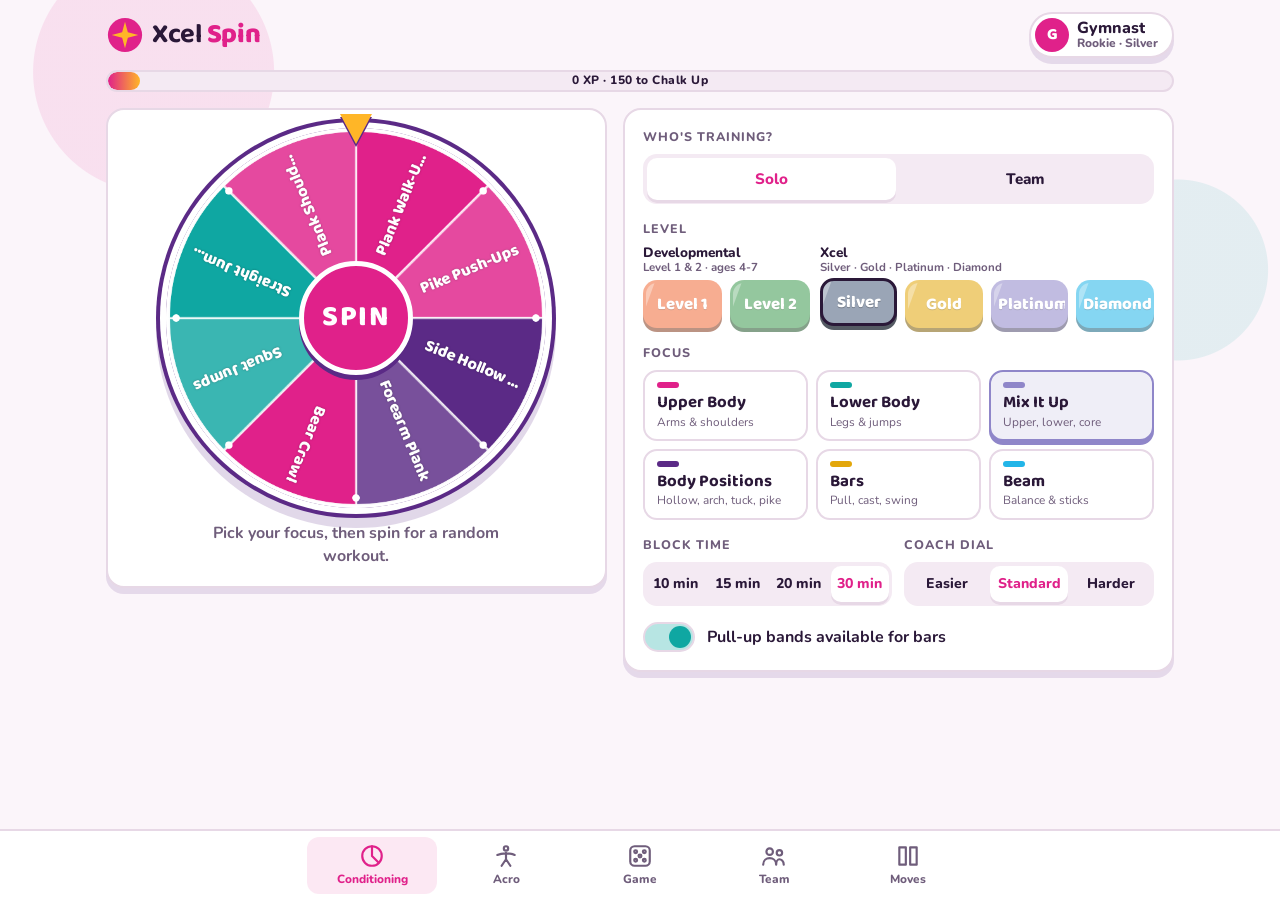
==== commit c827e3fd: "Add files via upload" ====
--- a/index.html
+++ b/index.html
@@ -122,7 +122,19 @@
 
     <!-- BOARD GAME -->
     <section class="view" id="view-game" data-view="game" hidden>
-      <div class="game-setup">
+      <div class="game-picker" id="gamePicker" role="tablist" aria-label="Choose a game">
+        <button type="button" class="pick-card" data-game="board" role="tab">
+          <svg viewBox="0 0 64 64" aria-hidden="true"><rect x="4" y="4" width="56" height="56" rx="14" fill="var(--plum)"/><path d="M14 46 H50 V32 H14 V18 H46" fill="none" stroke="#FFF8EA" stroke-width="7" stroke-linecap="round" stroke-linejoin="round"/><circle cx="46" cy="18" r="6" fill="var(--sun)"/><circle cx="14" cy="46" r="5" fill="var(--magenta)"/></svg>
+          <b>Road to the Podium</b><small>Teams race a board game</small></button>
+        <button type="button" class="pick-card" data-game="dice" role="tab">
+          <svg viewBox="0 0 64 64" aria-hidden="true"><path d="M32 4 L57 18 L57 46 L32 60 L7 46 L7 18Z" fill="var(--magenta)"/><path d="M32 4 L57 18 L32 26 L7 18Z" fill="#fff" opacity=".25"/><text x="32" y="44" text-anchor="middle" font-family="Baloo 2, sans-serif" font-weight="800" font-size="22" fill="#fff">20</text></svg>
+          <b>Gym-Zee Dice</b><small>Roll for move, how many and a multiplier</small></button>
+        <button type="button" class="pick-card" data-game="cards" role="tab">
+          <svg viewBox="0 0 64 64" aria-hidden="true"><rect x="10" y="10" width="34" height="46" rx="6" fill="var(--aqua)" transform="rotate(-12 27 33)"/><rect x="20" y="8" width="34" height="46" rx="6" fill="#fff" stroke="var(--line)" stroke-width="2"/><text x="26" y="24" font-family="Baloo 2, sans-serif" font-weight="800" font-size="13" fill="var(--magenta)">K</text><path d="M37 30 L40 37 L47 37.5 L42 42 L43.5 49 L37 45.5 L30.5 49 L32 42 L27 37.5 L34 37Z" fill="var(--magenta)"/></svg>
+          <b>Card Draw</b><small>Draw a card, do the move</small></button>
+      </div>
+
+      <div class="game-setup" id="setupBoard">
         <div class="panel game-hero">
           <div class="hero-text">
             <p class="eyebrow">Team head-to-head</p>
@@ -157,6 +169,39 @@
             <p class="small">Teams are split so each one gets a fair mix of levels. Tap an athlete to move them to the next team. Tap a team name to rename it.</p>
             <div class="team-cols" id="gTeams"></div>
             <button type="button" class="btn big wide" id="gStart">Start the game</button>
+          </div>
+        </div>
+      </div>
+
+      <!-- SOLO-TURN GAMES (dice and cards) -->
+      <div class="game-setup" id="setupTurns" hidden>
+        <div class="panel game-hero turns-hero">
+          <div class="hero-text">
+            <p class="eyebrow">Solo turns · everyone takes a turn</p>
+            <h2 id="tTitle">Gym-Zee Dice</h2>
+            <p id="tBlurb"></p>
+          </div>
+          <div class="hero-art" id="tHeroArt" aria-hidden="true"></div>
+        </div>
+        <div class="setup-grid">
+          <div class="panel controls">
+            <div class="field"><span class="label">Group</span>
+              <div class="seg small-seg" id="tProg"><button type="button" data-v="xcel">Xcel group</button><button type="button" data-v="dev">Developmental group</button></div>
+              <p class="small" id="tGroupNote"></p></div>
+            <div class="field"><span class="label">Moves</span><div class="chips" id="tFocus"></div></div>
+            <div class="row2">
+              <div class="field"><span class="label">Game clock</span><div class="seg small-seg" id="tTime"></div></div>
+              <div class="field" id="tRerollField"><span class="label">Re-rolls per turn</span><div class="seg small-seg" id="tRerolls"></div></div>
+              <div class="field" id="tDeckField"><span class="label">Deck</span><div class="seg small-seg" id="tDeck"></div></div>
+            </div>
+            <p class="small">How many is capped at double each athlete's normal number for their level, so little ones never get too much.</p>
+          </div>
+          <div class="panel">
+            <div class="teams-head"><h2>Line-up</h2><button type="button" class="btn ghost small" id="tShuffle">Shuffle order</button></div>
+            <p class="small">Athletes take turns in this order. Tap a name to send them to the back of the line.</p>
+            <div class="lineup-edit" id="tLineup"></div>
+            <div id="tChartWrap"></div>
+            <button type="button" class="btn big wide" id="tStart">Start</button>
           </div>
         </div>
       </div>
@@ -308,6 +353,22 @@
     </div>
   </div>
 </div>
+<!-- SOLO-TURN PLAY -->
+<div class="turns" id="turns" hidden>
+  <div class="game-top">
+    <button class="icon-btn" id="tQuit" type="button" aria-label="End game">✕</button>
+    <div class="game-title"><b id="tPlayTitle">Gym-Zee Dice</b><span id="tClock"></span></div>
+    <button class="icon-btn" id="tMute" type="button" aria-label="Sound">♪</button>
+  </div>
+  <div class="quit-confirm" id="tQuitConfirm" hidden>
+    <span>End the game and see the results?</span>
+    <button class="btn small" id="tEnd" type="button">End game</button>
+    <button class="btn ghost small" id="tKeep" type="button">Keep playing</button>
+  </div>
+  <div class="lineup" id="tLine"></div>
+  <div class="turn-stage" id="tStage"></div>
+</div>
+
 <div class="sheet" id="gCardSheet" hidden><div class="sheet-card game-card" id="gCard"></div></div>
 <div class="sheet" id="gOverSheet" hidden>
   <canvas id="gConfetti" aria-hidden="true"></canvas>
@@ -319,5 +380,6 @@
 <script src="js/data.js"></script>
 <script src="js/app.js"></script>
 <script src="js/game.js"></script>
+<script src="js/turns.js"></script>
 </body>
 </html>
--- a/css/app.css
+++ b/css/app.css
@@ -422,3 +422,106 @@
 .plaque{filter:drop-shadow(0 3px 0 rgba(60,20,90,.12))}
 .turn-quote{margin:12px 0 0;padding:10px 12px;border-left:4px solid var(--tc);background:var(--surface2);border-radius:0 12px 12px 0;font-style:italic;font-weight:700;font-size:.95rem;line-height:1.35}
 .turn-quote cite{display:block;margin-top:4px;font-style:normal;font-size:.75rem;font-weight:800;color:var(--muted);text-transform:uppercase;letter-spacing:.05em}
+
+/* ---- game picker + solo-turn games ---- */
+.game-picker{display:grid;grid-template-columns:repeat(3,minmax(0,1fr));gap:10px;margin-bottom:16px}
+.pick-card{display:flex;flex-direction:column;align-items:flex-start;gap:4px;text-align:left;background:var(--surface);border:3px solid var(--line);border-radius:20px;padding:12px;box-shadow:var(--shadow);min-width:0}
+.pick-card svg{width:52px;height:52px}
+.pick-card b{font-family:var(--f-display);font-size:1.15rem;line-height:1.1}
+.pick-card small{color:var(--muted);font-weight:700;font-size:.8rem;line-height:1.25}
+.pick-card.on{border-color:var(--magenta);background:color-mix(in srgb,var(--magenta) 8%,var(--surface));transform:translateY(-2px)}
+@media (max-width:560px){.pick-card{padding:10px}.pick-card svg{width:40px;height:40px}.pick-card small{display:none}.pick-card b{font-size:.98rem}}
+.hero-art{justify-self:center}
+.hero-dice{display:flex;gap:6px}
+.hero-dice .die-wrap{width:72px}
+.hero-dice .die-label{display:none}
+.hero-cards{position:relative;width:170px;height:130px}
+.hero-cards .pcard{position:absolute;width:78px}
+.hero-cards .pcard:nth-child(1){left:0;top:12px;transform:rotate(-12deg)}
+.hero-cards .pcard:nth-child(2){left:46px;top:0;transform:rotate(2deg)}
+.hero-cards .pcard:nth-child(3){left:92px;top:14px;transform:rotate(14deg)}
+.lineup-edit{display:flex;flex-wrap:wrap;gap:6px;margin:10px 0 4px}
+.lineup-edit .order{font-family:var(--f-display);font-weight:800;color:var(--muted);font-size:.8rem;min-width:14px;text-align:center}
+.chart{display:grid;grid-template-columns:repeat(2,minmax(0,1fr));gap:4px 10px;margin:8px 0 14px}
+.chart-row{display:flex;align-items:center;gap:8px;padding:4px 8px;border-radius:10px;background:var(--surface2);border-left:5px solid var(--fc);min-width:0}
+.chart-row b{font-family:var(--f-display);font-size:1.05rem;width:24px;text-align:right;font-variant-numeric:tabular-nums;color:var(--magenta)}
+.chart-row span{font-weight:700;font-size:.88rem;overflow:hidden;text-overflow:ellipsis;white-space:nowrap}
+.chart.compact .chart-row{padding:3px 6px}
+@media (max-width:420px){.chart{grid-template-columns:1fr}}
+.suit-key{display:flex;flex-wrap:wrap;gap:6px 14px;margin:8px 0 14px;font-weight:800}
+.suit-key span{display:flex;align-items:center;gap:5px}
+.suit-key b{font-size:1.4rem;line-height:1;color:var(--ink)}
+.suit-key .red b{color:#D7263D}
+
+.turns{position:fixed;inset:0;z-index:30;background:var(--chalk);display:flex;flex-direction:column;overflow:auto;
+  padding:calc(8px + env(safe-area-inset-top,0px)) max(12px,env(safe-area-inset-right,0px)) calc(14px + env(safe-area-inset-bottom,0px)) max(12px,env(safe-area-inset-left,0px))}
+.lineup{display:flex;gap:6px;overflow-x:auto;max-width:900px;width:100%;margin:10px auto 0;padding:4px 2px 8px;scrollbar-width:thin}
+.ln{flex:none;display:flex;flex-direction:column;align-items:center;gap:2px;border:0;background:transparent;padding:4px 6px;border-radius:14px;font-weight:800;font-size:.75rem;color:var(--muted);max-width:76px}
+.ln span:last-child{max-width:70px;overflow:hidden;text-overflow:ellipsis;white-space:nowrap}
+.ln.now{background:var(--surface);box-shadow:0 0 0 3px var(--magenta);color:var(--ink)}
+.ln.now .avatar{transform:scale(1.15)}
+.turn-stage{max-width:900px;width:100%;margin:6px auto 0;display:flex;flex-direction:column;gap:14px}
+.up-now{display:flex;align-items:center;gap:12px}
+.up-now h2{font-size:clamp(1.6rem,6vw,2.4rem)}
+.up-now .small{margin:2px 0 0}
+.avatar.big{width:58px;height:58px;font-size:1.4rem;box-shadow:0 4px 0 rgba(0,0,0,.15)}
+.dice-row{display:flex;justify-content:center;gap:clamp(8px,3vw,28px);padding-top:12px}
+.die-wrap{position:relative;display:flex;flex-direction:column;align-items:center;gap:6px;width:clamp(92px,26vw,150px);cursor:pointer}
+.die{width:100%;height:auto;filter:drop-shadow(0 6px 0 rgba(60,20,90,.22))}
+.die-body.move{fill:var(--magenta)} .die-body.count{fill:var(--aqua)} .die-body.mult{fill:var(--plum)}
+.die-shine{fill:#fff;opacity:.22}
+.die-edge{fill:none;stroke:#fff;stroke-opacity:.35;stroke-width:2}
+.die-num{font:800 34px var(--f-display);fill:#fff;paint-order:stroke;stroke:rgba(0,0,0,.18);stroke-width:3px}
+.die-num.sm{font-size:28px}
+.die-label{font-weight:800;font-size:.8rem;color:var(--muted);text-transform:uppercase;letter-spacing:.06em;text-align:center}
+.die-wrap.held .die{filter:drop-shadow(0 0 0 transparent) drop-shadow(0 0 8px var(--sun))}
+.die-wrap.held::after{content:"";position:absolute;inset:-6px -6px 22px;pointer-events:none;border:4px solid var(--sun);border-radius:22px}
+.keep{position:absolute;top:-14px;z-index:2;background:var(--sun);color:#4a3100;font-weight:800;font-size:.72rem;padding:2px 10px;border-radius:999px;letter-spacing:.08em}
+.die-wrap.rolling .die{animation:tumble .14s linear infinite}
+@keyframes tumble{0%{transform:rotate(-14deg) translateY(-4px)}50%{transform:rotate(12deg) translateY(2px)}100%{transform:rotate(-14deg) translateY(-4px)}}
+.stage-actions{display:flex;gap:10px;flex-wrap:wrap}
+.stage-actions .btn{flex:1 1 auto}
+.stage-actions .done{background:var(--aqua);color:#fff;box-shadow:0 5px 0 color-mix(in srgb,var(--aqua) 50%,#000)}
+.roll-btn{font-size:1.5rem}
+.hint-line{margin:0;text-align:center;font-weight:700;color:var(--muted)}
+.banner{text-align:center;font-family:var(--f-display);font-weight:800;font-size:1.3rem;padding:10px 14px;border-radius:16px;color:#fff;animation:pop .4s cubic-bezier(.2,.9,.3,1.4)}
+.banner.zee{background:linear-gradient(90deg,var(--magenta),var(--sun))}
+.banner.lucky{background:var(--aqua)}
+.banner.crit{background:var(--plum)}
+.banner.dbl{background:var(--diamond)}
+.challenge{background:var(--surface);border:2px solid var(--line);border-top:10px solid var(--fc);border-radius:22px;padding:16px;display:flex;flex-direction:column;gap:8px;box-shadow:var(--shadow)}
+.challenge .cat-tag{align-self:flex-start;background:var(--fc)}
+.challenge h3{font-family:var(--f-display);font-size:clamp(1.8rem,7vw,2.6rem)}
+.formula{margin:0;font-weight:800;color:var(--muted);font-variant-numeric:tabular-nums}
+.card-table{display:flex;justify-content:center;align-items:center;gap:clamp(14px,5vw,40px)}
+.pcard{position:relative;width:clamp(150px,40vw,210px);aspect-ratio:5/7;max-width:100%;border-radius:16px;background:#fff;border:2px solid #E3DAEA;box-shadow:0 6px 0 rgba(60,20,90,.18);color:#1F1630}
+.pcard.red{color:#D7263D}
+.pcard.back{background:repeating-linear-gradient(45deg,#7B3FB0 0 10px,#6A35A0 10px 20px);border:6px solid #fff;display:grid;place-items:center}
+.back-art{width:56%;aspect-ratio:1;border-radius:50%;background:var(--magenta);display:grid;place-items:center;border:4px solid #F5C243}
+.back-art svg{width:60%}
+.pcard.mini{width:78px;display:grid;place-items:center}
+.pcard.mini .pip{font-size:2rem}
+.corner{position:absolute;display:flex;flex-direction:column;align-items:center;font-family:var(--f-display);font-weight:800;font-size:1.3rem;line-height:1}
+.corner i{font-style:normal;font-size:1.1rem}
+.corner.tl{top:8px;left:10px}.corner.br{bottom:8px;right:10px;transform:rotate(180deg)}
+.pcard.mini .corner{font-size:.9rem}.pcard.mini .corner i{font-size:.8rem}
+.face-mid{position:absolute;inset:16% 12%;display:flex;flex-direction:column;align-items:center;justify-content:center;text-align:center;gap:4px}
+.suit-big{font-size:clamp(2.4rem,9vw,3.4rem);line-height:1}
+.face-mid small{font-weight:800;text-transform:uppercase;letter-spacing:.08em;font-size:.68rem;color:#7A6A88}
+.face-mid b{font-family:var(--f-display);font-size:clamp(1rem,4vw,1.3rem);line-height:1.1;color:#1F1630}
+.pcard.joker{background:linear-gradient(160deg,#FFF6D6,#FFE0F0);color:var(--magenta)}
+.pcard.joker .corner{font-size:.8rem;letter-spacing:.06em}
+.joker-mid{position:absolute;inset:0;display:flex;flex-direction:column;align-items:center;justify-content:center;gap:6px}
+.joker-mid svg{width:42%}
+.joker-mid b{font-family:var(--f-display);font-size:1.6rem}
+.pcard.flip{animation:flip .5s cubic-bezier(.2,.9,.3,1.2)}
+.pcard.ghost{background:transparent;border:3px dashed var(--line);box-shadow:none;display:grid;place-items:center;text-align:center;color:var(--muted);font-weight:800;padding:12px}
+.deck-pile{position:relative;border:0;background:transparent;padding:0;width:clamp(120px,30vw,170px);aspect-ratio:5/7}
+.deck-pile .pcard{position:absolute;inset:0;width:100%}
+.deck-pile .pcard:nth-child(1){transform:translate(-6px,6px) rotate(-4deg)}
+.deck-pile .pcard:nth-child(2){transform:translate(-3px,3px) rotate(-2deg)}
+.deck-pile:not(:disabled):hover .pcard:nth-child(3){transform:translateY(-6px)}
+.deck-pile:disabled{opacity:.6;cursor:default}
+.deck-count{position:absolute;bottom:-28px;left:0;right:0;text-align:center;font-weight:800;color:var(--muted);font-size:.85rem}
+.chart-pop{background:var(--surface);border:2px solid var(--line);border-radius:18px;padding:12px;box-shadow:var(--shadow)}
+.buddy-pick{justify-content:center}
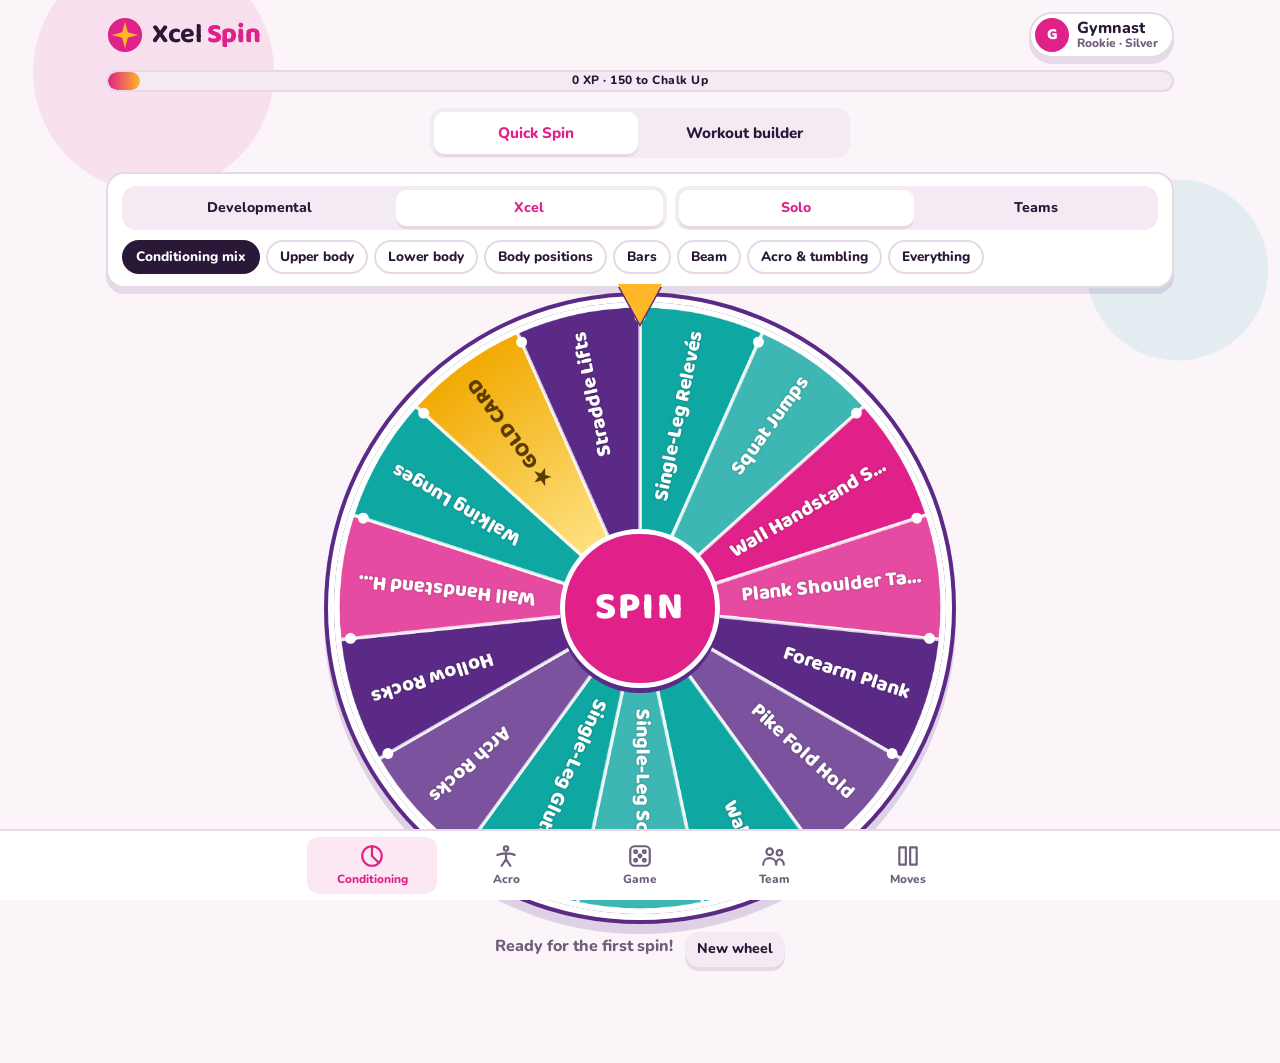
==== commit d1da72a1: "Add files via upload" ====
--- a/index.html
+++ b/index.html
@@ -39,6 +39,33 @@
   <main id="views">
     <!-- SPIN (conditioning) -->
     <section class="view" id="view-spin" data-view="spin">
+      <div class="seg mode-switch" id="spinMode">
+        <button type="button" data-v="quick">Quick Spin</button>
+        <button type="button" data-v="builder">Workout builder</button>
+      </div>
+
+      <!-- QUICK SPIN: no names, one big wheel, everyone takes a spin -->
+      <div id="quickWrap">
+        <div class="panel quick-controls">
+          <div class="qc-row">
+            <div class="seg small-seg" id="qProg"><button type="button" data-v="dev">Developmental</button><button type="button" data-v="xcel">Xcel</button></div>
+            <div class="seg small-seg" id="qPlay"><button type="button" data-v="solo">Solo</button><button type="button" data-v="teams">Teams</button></div>
+            <div class="team-count" id="qTeamsWrap" hidden><span class="label">Teams</span><div class="seg small-seg" id="qTeams"></div></div>
+          </div>
+          <div class="chips" id="qFocus"></div>
+        </div>
+        <div class="quick-stage">
+          <div class="team-turn" id="qTurn" hidden></div>
+          <div class="wheel-wrap big-wheel">
+            <div class="pointer" aria-hidden="true"></div>
+            <canvas class="wheel" id="wheelQuick" width="900" height="900" aria-hidden="true"></canvas>
+            <button class="spin-btn" id="qSpinBtn" type="button">SPIN</button>
+          </div>
+          <div class="quick-foot"><span id="qCount">Ready for the first spin!</span><button type="button" class="btn ghost small" id="qNewWheel">New wheel</button></div>
+        </div>
+      </div>
+
+      <div id="builderWrap" hidden>
       <div class="setup-grid">
         <div class="panel wheel-panel">
           <div class="wheel-wrap">
@@ -91,6 +118,7 @@
           </label>
           <button type="button" class="btn big phone-spin" data-spin="spin">Spin the wheel</button>
         </div>
+      </div>
       </div>
     </section>
 
@@ -153,6 +181,7 @@
         </div>
         <div class="setup-grid">
           <div class="panel controls">
+            <div class="field"><span class="label">Players</span><div class="seg small-seg" id="gPlayersSeg"></div></div>
             <div class="field"><span class="label">Group</span>
               <div class="seg small-seg" id="gProg"><button type="button" data-v="xcel">Xcel group</button><button type="button" data-v="dev">Developmental group</button></div>
               <p class="small" id="gGroupNote"></p></div>
@@ -166,7 +195,7 @@
           </div>
           <div class="panel">
             <div class="teams-head"><h2>Teams</h2><button type="button" class="btn ghost small" id="gShuffle">Shuffle fair teams</button></div>
-            <p class="small">Teams are split so each one gets a fair mix of levels. Tap an athlete to move them to the next team. Tap a team name to rename it.</p>
+            <p class="small" id="gTeamsHint"></p>
             <div class="team-cols" id="gTeams"></div>
             <button type="button" class="btn big wide" id="gStart">Start the game</button>
           </div>
@@ -185,6 +214,7 @@
         </div>
         <div class="setup-grid">
           <div class="panel controls">
+            <div class="field"><span class="label">Players</span><div class="seg small-seg" id="tPlayersSeg"></div></div>
             <div class="field"><span class="label">Group</span>
               <div class="seg small-seg" id="tProg"><button type="button" data-v="xcel">Xcel group</button><button type="button" data-v="dev">Developmental group</button></div>
               <p class="small" id="tGroupNote"></p></div>
@@ -194,12 +224,14 @@
               <div class="field" id="tRerollField"><span class="label">Re-rolls per turn</span><div class="seg small-seg" id="tRerolls"></div></div>
               <div class="field" id="tDeckField"><span class="label">Deck</span><div class="seg small-seg" id="tDeck"></div></div>
             </div>
-            <p class="small">How many is capped at double each athlete's normal number for their level, so little ones never get too much.</p>
+            <p class="small">The roll or card is the number for the top level (Diamond or Level 2). Every other level gets a smaller share that matches their normal numbers, and nobody ever goes over double their usual amount.</p>
           </div>
           <div class="panel">
-            <div class="teams-head"><h2>Line-up</h2><button type="button" class="btn ghost small" id="tShuffle">Shuffle order</button></div>
-            <p class="small">Athletes take turns in this order. Tap a name to send them to the back of the line.</p>
-            <div class="lineup-edit" id="tLineup"></div>
+            <div id="tLineupBox">
+              <div class="teams-head"><h2>Line-up</h2><button type="button" class="btn ghost small" id="tShuffle">Shuffle order</button></div>
+              <p class="small">Athletes take turns in this order. Tap a name to send them to the back of the line.</p>
+              <div class="lineup-edit" id="tLineup"></div>
+            </div>
             <div id="tChartWrap"></div>
             <button type="button" class="btn big wide" id="tStart">Start</button>
           </div>
@@ -375,11 +407,18 @@
   <div class="sheet-card finish" id="gOver"></div>
 </div>
 
+<!-- QUICK SPIN RESULT -->
+<div class="sheet" id="qSheet" hidden><div class="sheet-card q-card" id="qCard"></div></div>
+
+<!-- TIMERS THAT KEEP RUNNING WHILE THE NEXT PERSON GOES -->
+<div class="timer-tray" id="timerTray" aria-live="polite"></div>
+
 <div class="toast" id="toast" role="status" aria-live="polite"></div>
 
 <script src="js/data.js"></script>
 <script src="js/app.js"></script>
 <script src="js/game.js"></script>
 <script src="js/turns.js"></script>
+<script src="js/quick.js"></script>
 </body>
 </html>
--- a/css/app.css
+++ b/css/app.css
@@ -525,3 +525,73 @@
 .deck-count{position:absolute;bottom:-28px;left:0;right:0;text-align:center;font-weight:800;color:var(--muted);font-size:.85rem}
 .chart-pop{background:var(--surface);border:2px solid var(--line);border-radius:18px;padding:12px;box-shadow:var(--shadow)}
 .buddy-pick{justify-content:center}
+
+/* ---- Quick Spin ---- */
+.mode-switch{max-width:420px;margin:0 auto 14px}
+.quick-controls{display:flex;flex-direction:column;gap:10px;padding:12px 14px}
+.qc-row{display:flex;flex-wrap:wrap;gap:8px}
+.qc-row .seg{flex:1 1 auto}
+.team-count{display:flex;align-items:center;gap:8px;flex:1 1 100%}
+.team-count .seg{flex:1}
+.quick-stage{display:flex;flex-direction:column;align-items:center;gap:12px;margin-top:14px}
+.big-wheel{width:min(100%,640px,68vh);max-width:100%}
+.big-wheel .spin-btn{width:26%;height:26%;font-size:clamp(1.4rem,6vw,2.4rem)}
+.big-wheel .pointer{border-left-width:22px;border-right-width:22px;border-top-width:40px;top:-18px}
+.quick-foot{display:flex;align-items:center;gap:12px;color:var(--muted);font-weight:800}
+.team-turn{width:100%;max-width:640px;background:var(--surface);border:3px solid var(--tc);border-radius:20px;padding:10px 14px;box-shadow:0 5px 0 var(--tc);display:flex;flex-direction:column;gap:8px}
+.tt-now{font-family:var(--f-display);font-size:1.4rem;display:flex;align-items:center;gap:8px}
+.tt-now .dot{width:18px;height:18px;border-radius:50%;background:var(--tc);box-shadow:0 0 0 4px color-mix(in srgb,var(--tc) 30%,transparent)}
+.tt-now b{color:var(--tc)}
+.q-score{display:flex;flex-wrap:wrap;gap:6px;align-items:center}
+.q-score span{display:flex;align-items:center;gap:5px;padding:3px 10px;border-radius:999px;background:var(--surface2);font-weight:800;font-size:.85rem}
+.q-score span i{width:10px;height:10px;border-radius:50%;background:var(--tc)}
+.q-score span b{font-family:var(--f-display);font-size:1.05rem;font-variant-numeric:tabular-nums}
+.q-score span.now{box-shadow:0 0 0 2px var(--tc)}
+.q-card{border-top:12px solid var(--pc);display:flex;flex-direction:column;gap:10px;width:min(640px,100%)}
+.q-card.deal{animation:flip .5s cubic-bezier(.2,.9,.3,1.2)}
+.q-card .cat-tag{align-self:flex-start}
+.q-move{font-size:clamp(2rem,8vw,3rem)}
+.q-find{margin:0;font-weight:800;color:var(--muted);text-transform:uppercase;letter-spacing:.08em;font-size:.8rem}
+.q-levels{display:grid;grid-template-columns:repeat(auto-fit,minmax(110px,1fr));gap:8px}
+.q-lv{display:flex;flex-direction:column;align-items:center;gap:2px;padding:8px 8px 10px;border-radius:16px;border:3px solid var(--c);background:color-mix(in srgb,var(--c) 16%,var(--surface))}
+.q-lv span{font-weight:800;text-transform:uppercase;font-size:.78rem;letter-spacing:.06em}
+.q-lv b{font-family:var(--f-display);font-size:clamp(2.4rem,9vw,3.2rem);line-height:1;font-variant-numeric:tabular-nums}
+.q-lv small{font-weight:800;color:var(--muted);font-size:.78rem;text-align:center}
+.q-timer{margin-top:6px;border:0;border-radius:999px;padding:6px 12px;background:var(--c);color:#fff;font-weight:800;font-size:.85rem;text-shadow:0 1px 0 rgba(0,0,0,.2)}
+.q-timer:disabled{opacity:.7}
+.team-pill{align-self:flex-start;display:inline-flex;align-items:center;gap:6px;font-weight:800;padding:4px 12px;border-radius:999px;background:color-mix(in srgb,var(--tc) 16%,var(--surface));border:2px solid var(--tc)}
+.team-pill i{width:12px;height:12px;border-radius:50%;background:var(--tc)}
+.gold-card{display:flex;flex-direction:column;align-items:center;text-align:center;gap:6px;padding:10px;border-radius:20px;background:linear-gradient(160deg,#FFF3C4,#FFD966);color:#4A3100}
+.gold-card .team-pill{align-self:center;color:var(--ink)}
+.gold-star{font-size:4rem;line-height:1;color:#F2A900;text-shadow:0 3px 0 #C98A00;animation:pop .5s cubic-bezier(.2,.9,.3,1.6)}
+.gold-card h2{font-size:2.4rem}
+.gold-card p{margin:0;font-weight:800;font-size:1.15rem}
+.gold-card .small{color:#7A5A12;font-size:.85rem}
+
+/* ---- background timer tray ---- */
+.timer-tray{position:fixed;z-index:45;left:50%;transform:translateX(-50%);width:max-content;max-width:100vw;bottom:calc(76px + env(safe-area-inset-bottom,0px));display:flex;flex-wrap:nowrap;overflow-x:auto;gap:6px;scrollbar-width:none;padding:0 max(12px,env(safe-area-inset-right,0px)) 0 max(12px,env(safe-area-inset-left,0px));pointer-events:none}
+body.overlay-open .timer-tray{bottom:auto;top:calc(58px + env(safe-area-inset-top,0px))}
+.timer-tray::-webkit-scrollbar{display:none}
+.tt{flex:none;pointer-events:auto;position:relative;overflow:hidden;display:flex;align-items:center;gap:8px;border:3px solid var(--tc);background:var(--surface);border-radius:999px;padding:5px 10px 5px 14px;font-weight:800;box-shadow:0 4px 0 rgba(0,0,0,.15);max-width:100%}
+.tt i{position:absolute;inset:0 auto 0 0;background:color-mix(in srgb,var(--tc) 22%,transparent);transition:width .25s linear}
+.tt span,.tt b{position:relative}
+.tt-label{font-size:.8rem;max-width:34vw;overflow:hidden;text-overflow:ellipsis;white-space:nowrap}
+.tt b{font-family:var(--f-display);font-size:1.25rem;font-variant-numeric:tabular-nums;min-width:3ch;text-align:right}
+.tt-x{color:var(--muted);font-size:.8rem}
+.tt.done{background:var(--aqua);border-color:var(--aqua);color:#fff;animation:pop .4s}
+.tt.done .tt-x{color:#fff}
+body.has-timers .app{padding-bottom:calc(150px + env(safe-area-inset-bottom,0px))}
+@media (max-width:600px){
+  #qFocus{flex-wrap:nowrap;overflow-x:auto;scrollbar-width:none;margin:0 -14px;padding:0 14px 2px}
+  #qFocus::-webkit-scrollbar{display:none}
+  #qFocus .chip{flex:none}
+  .quick-controls{gap:8px;padding:10px 14px}
+  .mode-switch{margin-bottom:10px}
+  .team-turn{padding:8px 12px;gap:6px}
+  .tt-now{font-size:1.15rem}
+  .q-score span{font-size:.78rem;padding:2px 8px}
+  .quick-stage{margin-top:10px;gap:8px}
+}
+.quick-stage,.wheel-panel{overflow-x:clip}
+.wheel{border-radius:50%}
+body.overlay-open.has-timers .game-top,body.overlay-open.has-timers .player-top{margin-bottom:54px}
